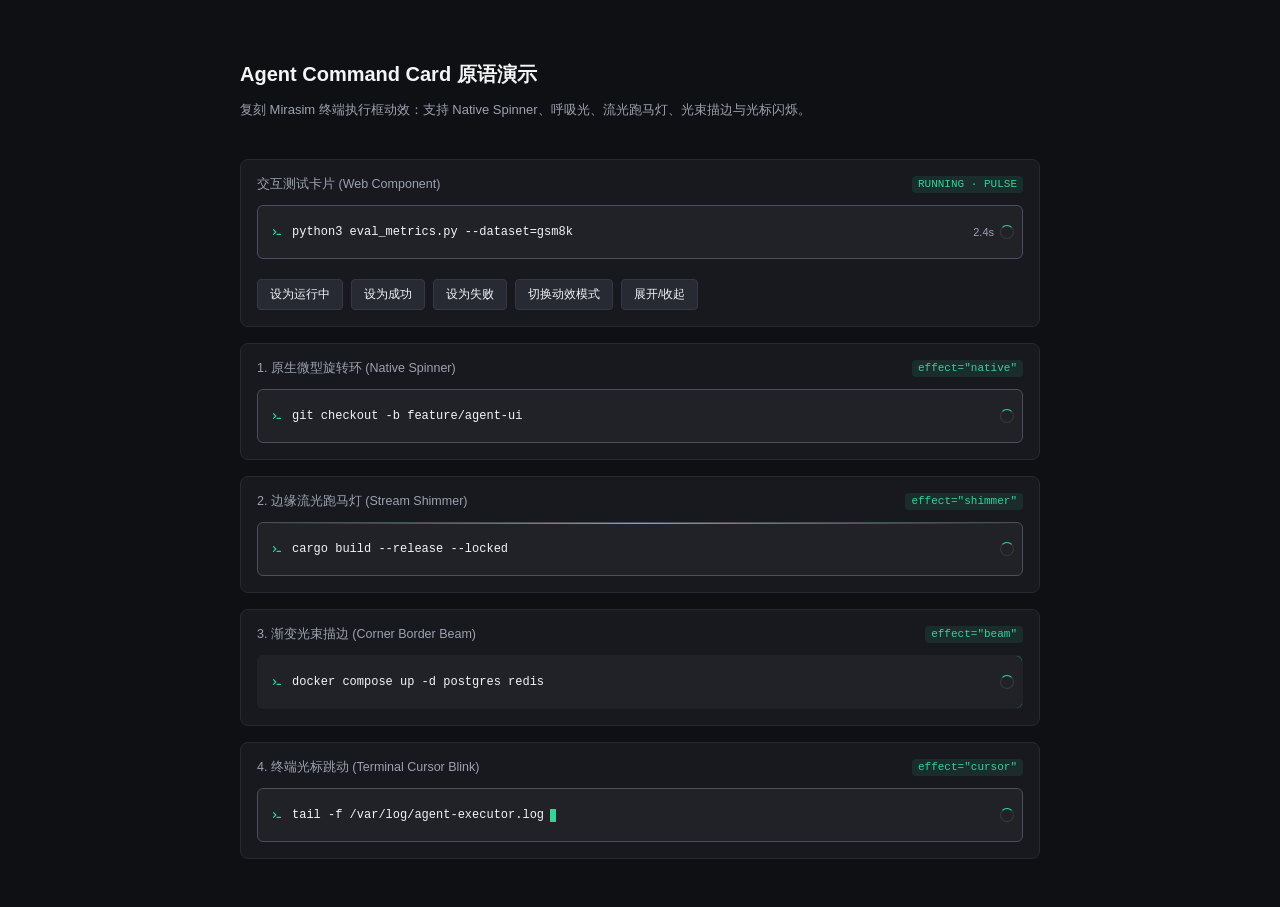
==== ui/agent-command-card/index.html @ fc68bf14 "feat(ui): add agent-command-card (javascript) - Add zero-dependency <agent-command-card> Web Compone" ====
<!DOCTYPE html>
<html lang="zh-CN">
<head>
  <meta charset="UTF-8" />
  <meta name="viewport" content="width=device-width, initial-scale=1.0" />
  <title>Agent Command Card Component Demo</title>
  <link rel="stylesheet" href="command-card.css" />
  <style>
    body {
      background-color: #0e1013;
      color: #f3f4f6;
      font-family: -apple-system, BlinkMacSystemFont, "Segoe UI", Roboto, sans-serif;
      padding: 40px 20px;
      display: flex;
      justify-content: center;
    }
    .wrapper {
      width: 100%;
      max-width: 800px;
      display: flex;
      flex-direction: column;
      gap: 28px;
    }
    h1 {
      font-size: 20px;
      font-weight: 600;
      margin-bottom: 4px;
    }
    p.desc {
      color: #9da1b0;
      font-size: 13px;
      margin-bottom: 12px;
    }
    .grid {
      display: grid;
      grid-template-columns: 1fr;
      gap: 16px;
    }
    .panel {
      background: #17191e;
      border: 1px solid #272a33;
      border-radius: 8px;
      padding: 16px;
      display: flex;
      flex-direction: column;
      gap: 12px;
    }
    .panel-title {
      font-size: 12.5px;
      color: #9da1b0;
      font-weight: 500;
      display: flex;
      justify-content: space-between;
    }
    .tag {
      font-family: monospace;
      color: #34d399;
      background: rgba(52, 211, 153, 0.1);
      padding: 2px 6px;
      border-radius: 4px;
      font-size: 11px;
    }
    .actions {
      display: flex;
      gap: 8px;
      margin-top: 8px;
    }
    button {
      background: #272a33;
      color: #f3f4f6;
      border: 1px solid #353844;
      padding: 6px 12px;
      border-radius: 4px;
      font-size: 12px;
      cursor: pointer;
      transition: background 0.15s;
    }
    button:hover {
      background: #353844;
    }
  </style>
</head>
<body>
  <div class="wrapper">
    <div>
      <h1>Agent Command Card 原语演示</h1>
      <p class="desc">复刻 Mirasim 终端执行框动效：支持 Native Spinner、呼吸光、流光跑马灯、光束描边与光标闪烁。</p>
    </div>

    <div class="grid">
      <!-- 动态交互卡片 -->
      <div class="panel">
        <div class="panel-title">
          <span>交互测试卡片 (Web Component)</span>
          <span class="tag" id="live-tag">RUNNING · PULSE</span>
        </div>
        
        <agent-command-card id="live-card" command="python3 eval_metrics.py --dataset=gsm8k" status="running" effect="pulse" duration="2.4s">
[1/4] Loading evaluation dataset... 1000 items
[2/4] Initializing model inference worker pool... (16 slots)
[3/4] Running multi-turn chain-of-thought evaluations...
[4/4] Completed! Accuracy: 96.8%, Average latency: 420ms
        </agent-command-card>

        <div class="actions">
          <button onclick="setLiveStatus('running')">设为运行中</button>
          <button onclick="setLiveStatus('success')">设为成功</button>
          <button onclick="setLiveStatus('error')">设为失败</button>
          <button onclick="toggleEffect()">切换动效模式</button>
          <button onclick="document.getElementById('live-card').toggle()">展开/收起</button>
        </div>
      </div>

      <!-- 4 种动效对比 -->
      <div class="panel">
        <div class="panel-title"><span>1. 原生微型旋转环 (Native Spinner)</span><span class="tag">effect="native"</span></div>
        <agent-command-card command="git checkout -b feature/agent-ui" status="running" effect="native">
Switched to a new branch 'feature/agent-ui'
        </agent-command-card>
      </div>

      <div class="panel">
        <div class="panel-title"><span>2. 边缘流光跑马灯 (Stream Shimmer)</span><span class="tag">effect="shimmer"</span></div>
        <agent-command-card command="cargo build --release --locked" status="running" effect="shimmer">
Compiling syn v2.0.48
Compiling agent-runtime v0.3.0 (/workspace/core)
Finished release [optimized] target(s) in 14.2s
        </agent-command-card>
      </div>

      <div class="panel">
        <div class="panel-title"><span>3. 渐变光束描边 (Corner Border Beam)</span><span class="tag">effect="beam"</span></div>
        <agent-command-card command="docker compose up -d postgres redis" status="running" effect="beam">
[+] Running 2/2
 ✔ Container redis     Started
 ✔ Container postgres  Started
        </agent-command-card>
      </div>

      <div class="panel">
        <div class="panel-title"><span>4. 终端光标跳动 (Terminal Cursor Blink)</span><span class="tag">effect="cursor"</span></div>
        <agent-command-card command="tail -f /var/log/agent-executor.log" status="running" effect="cursor">
2026-09-19 00:01:12 INFO worker-1 received task_id=891
2026-09-19 00:01:13 INFO step complete
        </agent-command-card>
      </div>
    </div>
  </div>

  <script src="command-card.js"></script>
  <script>
    const card = document.getElementById('live-card');
    const tag = document.getElementById('live-tag');
    const effects = ['pulse', 'shimmer', 'beam', 'cursor', 'native'];
    let fxIdx = 0;

    function setLiveStatus(st) {
      card.setAttribute('status', st);
      updateTag();
    }

    function toggleEffect() {
      fxIdx = (fxIdx + 1) % effects.length;
      card.setAttribute('effect', effects[fxIdx]);
      updateTag();
    }

    function updateTag() {
      const st = card.getAttribute('status') || 'idle';
      const fx = card.getAttribute('effect') || 'native';
      tag.textContent = `${st.toUpperCase()} · ${fx.toUpperCase()}`;
    }
  </script>
</body>
</html>
---- ui/agent-command-card/command-card.css ----
/**
 * Agent Command Card Component Styles
 * Inspired by Mirasim terminal execution cards.
 * Designed for low-latency, GPU-accelerated execution animations & accessibility.
 */

:root {
  --acc-bg: #131418;
  --acc-card-bg: rgba(255, 255, 255, 0.025);
  --acc-card-bg-hover: rgba(255, 255, 255, 0.05);
  --acc-card-bg-active: rgba(255, 255, 255, 0.04);
  
  --acc-border-subtle: #272a33;
  --acc-border-default: #353844;
  --acc-border-active: #4a4e5e;
  
  --acc-fg-primary: #f3f4f6;
  --acc-fg-secondary: #9da1b0;
  --acc-fg-muted: #5e6270;
  
  --acc-status-running: #34d399;
  --acc-status-running-glow: rgba(52, 211, 153, 0.25);
  --acc-status-error: #f87171;
  --acc-status-warn: #fbbf24;
  
  --acc-font-sans: -apple-system, BlinkMacSystemFont, "Segoe UI", Roboto, "PingFang SC", sans-serif;
  --acc-font-mono: "JetBrains Mono", ui-monospace, "SF Mono", Menlo, Consolas, monospace;
}

/* === Host Container === */
.agent-command-card {
  position: relative;
  display: flex;
  flex-direction: column;
  width: 100%;
  border-radius: 6px;
  border: 1px solid var(--acc-border-subtle);
  background: var(--acc-card-bg);
  overflow: hidden;
  box-sizing: border-box;
  font-family: var(--acc-font-sans);
  color: var(--acc-fg-primary);
  transition: border-color 0.2s ease, background-color 0.2s ease, box-shadow 0.2s ease;
}

/* Focus Visible for Accessibility */
.agent-command-card:focus-within {
  outline: 2px solid var(--acc-border-active);
  outline-offset: 1px;
}

/* === Card Header === */
.acc-header {
  display: flex;
  align-items: center;
  gap: 8px;
  padding: 8px 12px;
  min-height: 36px;
  cursor: pointer;
  user-select: none;
  background: transparent;
  border: none;
  width: 100%;
  text-align: left;
  transition: background-color 0.15s ease;
}

.acc-header:hover {
  background-color: var(--acc-card-bg-hover);
}

/* === Icons & Status Indicators === */
.acc-icon {
  flex-shrink: 0;
  width: 14px;
  height: 14px;
  stroke: var(--acc-fg-muted);
  transition: stroke 0.2s ease, transform 0.2s ease;
}

.acc-cmd {
  flex: 1;
  font-family: var(--acc-font-mono);
  font-size: 12px;
  line-height: 1.4;
  white-space: nowrap;
  overflow: hidden;
  text-overflow: ellipsis;
  display: flex;
  align-items: center;
  gap: 6px;
}

.acc-cursor {
  display: none;
  width: 6px;
  height: 13px;
  background: var(--acc-status-running);
  vertical-align: middle;
}

.acc-meta {
  display: inline-flex;
  align-items: center;
  gap: 6px;
  font-size: 11px;
  color: var(--acc-fg-secondary);
}

.acc-chevron {
  flex-shrink: 0;
  width: 12px;
  height: 12px;
  stroke: var(--acc-fg-muted);
  transition: transform 0.2s cubic-bezier(0.4, 0, 0.2, 1), stroke 0.15s ease;
}

.agent-command-card[data-open="true"] .acc-chevron {
  transform: rotate(90deg);
  stroke: var(--acc-fg-primary);
}

/* === Output Body === */
.acc-body {
  display: none;
  padding: 10px 14px 12px;
  font-family: var(--acc-font-mono);
  font-size: 11.5px;
  line-height: 1.6;
  color: var(--acc-fg-secondary);
  background: rgba(0, 0, 0, 0.25);
  border-top: 1px solid var(--acc-border-subtle);
  white-space: pre-wrap;
  word-break: break-all;
  max-height: 360px;
  overflow-y: auto;
}

.agent-command-card[data-open="true"] .acc-body {
  display: block;
}

/* === Status Modifiers === */
.agent-command-card[data-status="running"] {
  border-color: var(--acc-border-active);
  background-color: var(--acc-card-bg-active);
}

.agent-command-card[data-status="running"] .acc-icon {
  stroke: var(--acc-status-running);
}

.agent-command-card[data-status="error"] {
  border-color: rgba(248, 113, 113, 0.4);
}

.agent-command-card[data-status="error"] .acc-icon {
  stroke: var(--acc-status-error);
}

/* === Effect 1: Native Mirasim Spinner === */
.acc-spinner-ring {
  width: 12px;
  height: 12px;
  border-radius: 50%;
  border: 1.5px solid rgba(255, 255, 255, 0.1);
  border-top-color: var(--acc-status-running);
  animation: acc-spin 0.85s linear infinite;
}

@keyframes acc-spin {
  to { transform: rotate(360deg); }
}

/* === Effect 2: Pulse Glow (呼吸微光) === */
.agent-command-card.effect-pulse[data-status="running"] {
  animation: acc-pulse-glow 2.2s ease-in-out infinite;
}

@keyframes acc-pulse-glow {
  0%, 100% {
    border-color: rgba(52, 211, 153, 0.3);
    box-shadow: 0 0 0 0 rgba(52, 211, 153, 0);
  }
  50% {
    border-color: rgba(52, 211, 153, 0.85);
    box-shadow: 0 0 10px 1.5px var(--acc-status-running-glow);
  }
}

/* === Effect 3: Stream Shimmer (边缘扫光/跑马灯) === */
.agent-command-card.effect-shimmer[data-status="running"]::after {
  content: "";
  position: absolute;
  top: 0;
  left: 0;
  width: 100%;
  height: 1px;
  background: linear-gradient(90deg, transparent 0%, var(--acc-status-running) 50%, transparent 100%);
  animation: acc-shimmer-slide 1.8s ease-in-out infinite;
  pointer-events: none;
}

@keyframes acc-shimmer-slide {
  0%   { transform: translateX(-100%); }
  100% { transform: translateX(100%); }
}

/* === Effect 4: Border Beam (角部流动光束) === */
.agent-command-card.effect-beam[data-status="running"] {
  border-color: transparent;
}

.agent-command-card.effect-beam[data-status="running"]::before {
  content: "";
  position: absolute;
  inset: -1px;
  border-radius: 7px;
  padding: 1px;
  background: conic-gradient(from 0deg at 50% 50%, transparent 0deg, var(--acc-status-running) 60deg, transparent 120deg);
  -webkit-mask: linear-gradient(#fff 0 0) content-box, linear-gradient(#fff 0 0);
  mask: linear-gradient(#fff 0 0) content-box, linear-gradient(#fff 0 0);
  -webkit-mask-composite: xor;
  mask-composite: exclude;
  animation: acc-spin 2.6s linear infinite;
  pointer-events: none;
}

/* === Effect 5: Terminal Cursor Blink === */
.agent-command-card.effect-cursor[data-status="running"] .acc-cursor {
  display: inline-block;
  animation: acc-cursor-blink 0.9s steps(1) infinite;
}

@keyframes acc-cursor-blink {
  0%, 100% { opacity: 1; }
  50% { opacity: 0; }
}

/* === Accessibility: Reduced Motion Support === */
@media (prefers-reduced-motion: reduce) {
  .acc-spinner-ring,
  .agent-command-card.effect-pulse[data-status="running"],
  .agent-command-card.effect-shimmer[data-status="running"]::after,
  .agent-command-card.effect-beam[data-status="running"]::before,
  .agent-command-card.effect-cursor[data-status="running"] .acc-cursor {
    animation: none !important;
  }
  .agent-command-card[data-status="running"] {
    border-color: var(--acc-status-running);
  }
}
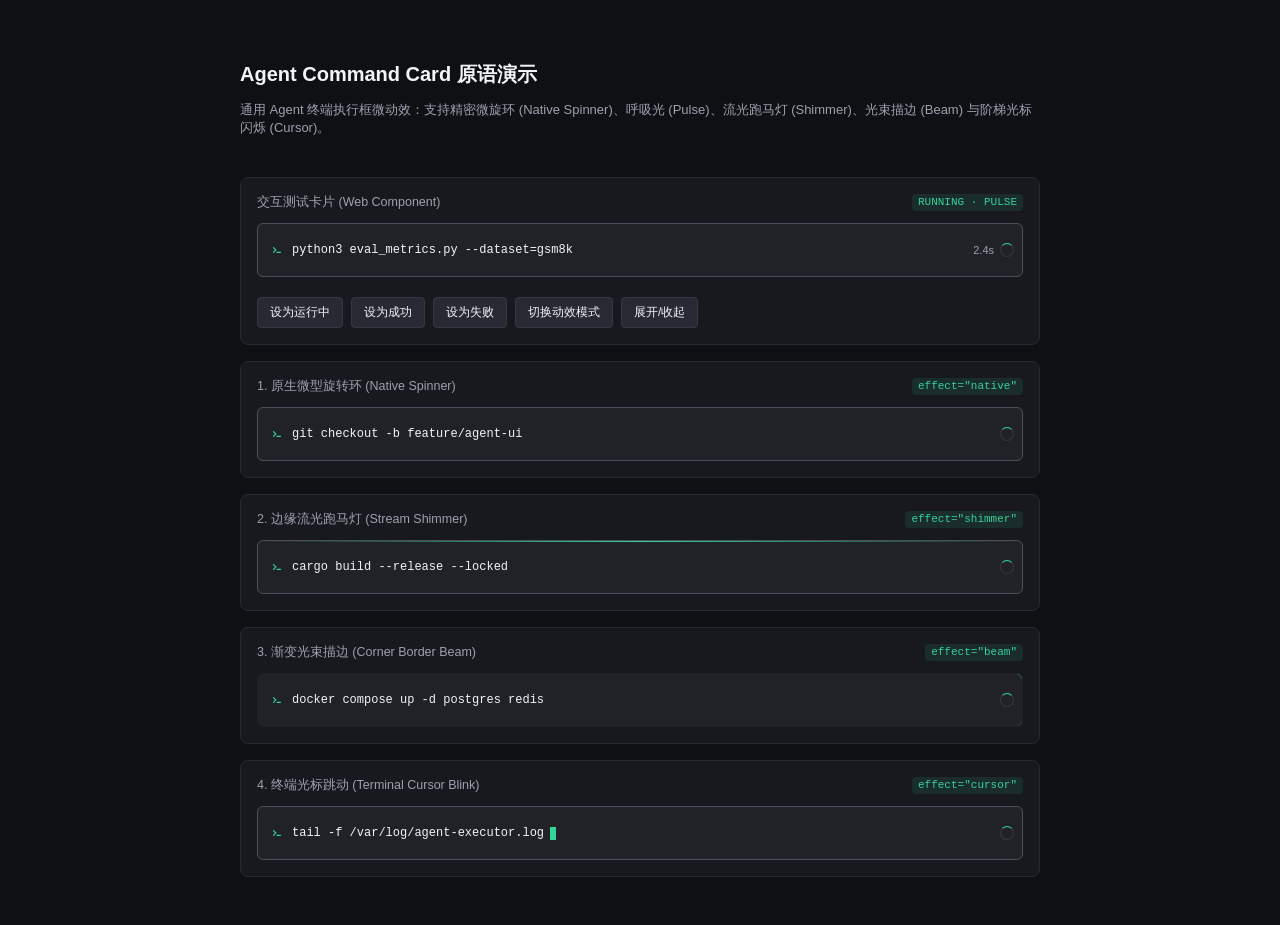
==== commit b0f80946: "docs: clean brackets in readme, add explicit source attributions, generalize agent command card" ====
--- a/ui/agent-command-card/index.html
+++ b/ui/agent-command-card/index.html
@@ -84,7 +84,7 @@
   <div class="wrapper">
     <div>
       <h1>Agent Command Card 原语演示</h1>
-      <p class="desc">复刻 Mirasim 终端执行框动效：支持 Native Spinner、呼吸光、流光跑马灯、光束描边与光标闪烁。</p>
+      <p class="desc">通用 Agent 终端执行框微动效：支持精密微旋环 (Native Spinner)、呼吸光 (Pulse)、流光跑马灯 (Shimmer)、光束描边 (Beam) 与阶梯光标闪烁 (Cursor)。</p>
     </div>
 
     <div class="grid">
--- a/ui/agent-command-card/command-card.css
+++ b/ui/agent-command-card/command-card.css
@@ -1,6 +1,6 @@
 /**
  * Agent Command Card Component Styles
- * Inspired by Mirasim terminal execution cards.
+ * Universal execution card micro-animations for AI Agent & terminal CLI.
  * Designed for low-latency, GPU-accelerated execution animations & accessibility.
  */
 
@@ -158,7 +158,7 @@
   stroke: var(--acc-status-error);
 }
 
-/* === Effect 1: Native Mirasim Spinner === */
+/* === Effect 1: Native Precision Spinner (微旋环) === */
 .acc-spinner-ring {
   width: 12px;
   height: 12px;
